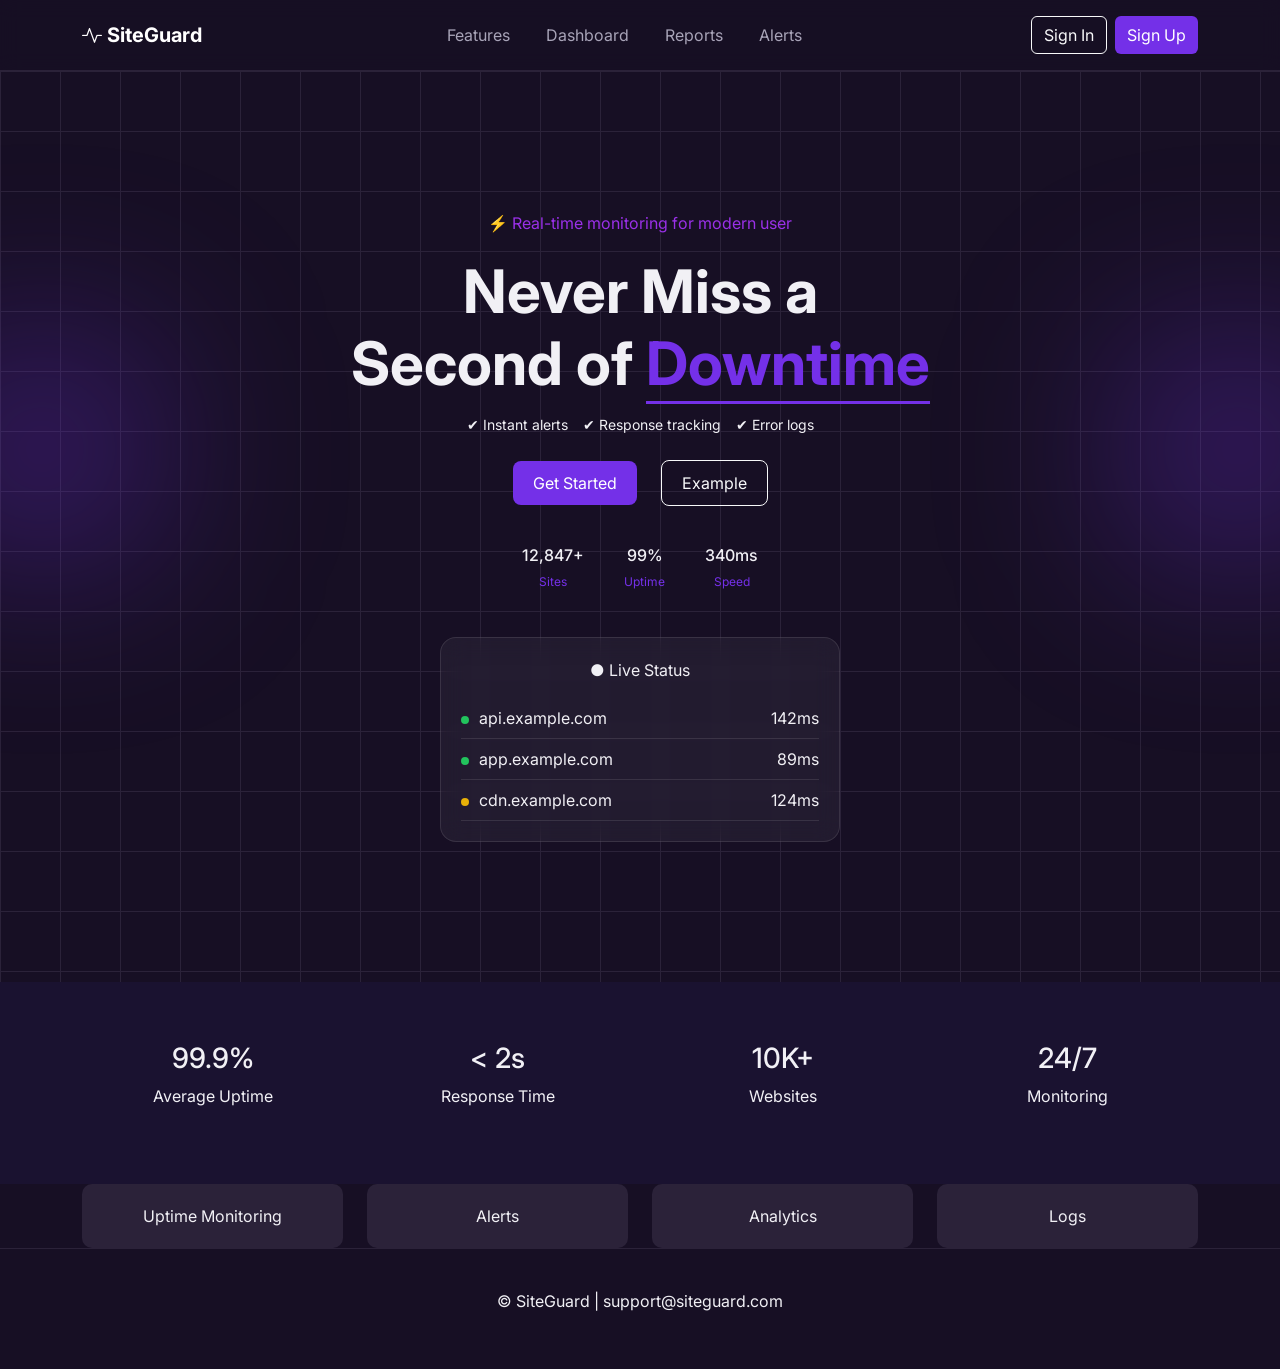
==== main/index.html @ 80ff38c0 "update project" ====
<!DOCTYPE html>
<html lang="en">
<head>

<meta charset="UTF-8">
<meta name="viewport" content="width=device-width, initial-scale=1">

<title>SiteGuard</title>

<link href="https://cdn.jsdelivr.net/npm/bootstrap@5.3.2/dist/css/bootstrap.min.css" rel="stylesheet">
<link rel="stylesheet" href="https://cdn.jsdelivr.net/npm/bootstrap-icons@1.11.1/font/bootstrap-icons.css">
<link href="https://fonts.googleapis.com/css2?family=Inter:wght@400;600;700&display=swap" rel="stylesheet">

<link rel="stylesheet" href="styles.css">

</head>

<body>
<nav class="navbar navbar-expand-lg navbar-dark custom-navbar">
<div class="container">

<!-- LOGO -->
<a class="navbar-brand fw-bold" href="#">
<i class="bi bi-activity"></i> SiteGuard
</a>

<!-- MOBILE TOGGLE -->
<button class="navbar-toggler" type="button" data-bs-toggle="collapse" data-bs-target="#navbarNav">
<span class="navbar-toggler-icon"></span>
</button>

<!-- NAV CONTENT -->
<div class="collapse navbar-collapse" id="navbarNav">

<!-- CENTER LINKS -->
<ul class="navbar-nav mx-auto">
<li class="nav-item">
<a class="nav-link" href="#">Features</a>
</li>
<li class="nav-item">
<a class="nav-link" href="#">Dashboard</a>
</li>
<li class="nav-item">
<a class="nav-link" href="#">Reports</a>
</li>
<li class="nav-item">
<a class="nav-link" href="#">Alerts</a>
</li>
</ul>

<!-- RIGHT BUTTONS -->
<div class="d-flex">
<button class="btn btn-outline-light me-2">Sign In</button>
<button class="btn btn-primary-custom">Sign Up</button>
</div>

</div>
</div>
</nav>

<!-- HERO -->
<section class="hero">
<div class="container text-center position-relative">

<div class="hero-badge">⚡ Real-time monitoring for modern user</div>

<h1 class="hero-title">
Never Miss a <br>
Second of <span class="highlight">Downtime</span>
</h1>

<div class="hero-points">
<span>✔ Instant alerts</span>
<span>✔ Response tracking</span>
<span>✔ Error logs</span>
</div>

<div class="hero-buttons">
<button class="btn btn-primary-custom">Get Started</button>
<button class="btn btn-outline-light">Example</button>
</div>

<!-- MINI STATS -->
<div class="hero-mini-stats">
<div><h6>12,847+</h6><p>Sites</p></div>
<div><h6>99%</h6><p>Uptime</p></div>
<div><h6>340ms</h6><p>Speed</p></div>
</div>

<!-- LIVE CARD -->
<div class="monitor-card">
<p class="live-title">● Live Status</p>

<div class="monitor-item up">
<div><span class="dot"></span> api.example.com</div>
<span>142ms</span>
</div>

<div class="monitor-item up">
<div><span class="dot"></span> app.example.com</div>
<span>89ms</span>
</div>

<div class="monitor-item warning">
<div><span class="dot"></span> cdn.example.com</div>
<span>124ms</span>
</div>

</div>

</div>
</section>

<!-- STATS -->
<section class="stats-highlight">
<div class="container text-center">
<div class="row">

<div class="col-6 col-md-3">
<h3>99.9%</h3><p>Average Uptime</p>
</div>

<div class="col-6 col-md-3">
<h3>&lt; 2s</h3><p>Response Time</p>
</div>

<div class="col-6 col-md-3">
<h3>10K+</h3><p>Websites</p>
</div>

<div class="col-6 col-md-3">
<h3>24/7</h3><p>Monitoring</p>
</div>

</div>
</div>
</section>

<!-- FEATURES (RESTORED) -->
<section class="features">
<div class="container">
<div class="row g-4">

<div class="col-md-3"><div class="feature-card">Uptime Monitoring</div></div>
<div class="col-md-3"><div class="feature-card">Alerts</div></div>
<div class="col-md-3"><div class="feature-card">Analytics</div></div>
<div class="col-md-3"><div class="feature-card">Logs</div></div>

</div>
</div>
</section>

<!-- FOOTER -->
<footer>
<div class="container text-center">
<p>© SiteGuard | support@siteguard.com</p>
</div>
</footer>

<script src="script.js"></script>

</body>
</html>
---- main/styles.css ----
body{
font-family:'Inter',sans-serif;
background:#170F24;
color:#F1F0F5;
}
/* NAVBAR */
.custom-navbar{
background:rgba(23,15,36,0.8);
backdrop-filter:blur(10px);
border-bottom:1px solid #2B2239;
padding:15px 0;
}

.nav-link{
color:#A8A4B8 !important;
margin:0 10px;
}

.nav-link:hover{
color:#fff !important;
}
/* HERO */
.hero{
padding:140px 0;
position:relative;
background-image:
linear-gradient(#2B2239 1px, transparent 1px),
linear-gradient(90deg,#2B2239 1px, transparent 1px);
background-size:60px 60px;
}

/* SIDE GLOW */
.hero::before,
.hero::after{
content:"";
position:absolute;
top:25%;
width:300px;
height:300px;
background:radial-gradient(circle, rgba(116,48,232,0.4), transparent);
filter:blur(80px);
}

.hero::before{ left:85%; }
.hero::after{ right :85%; }

/* TITLE */
.hero-title{
font-size:60px;
font-weight:700;
}

.highlight{
color:#7430E8;
position:relative;
}

.highlight::after{
content:"";
position:absolute;
left:0;
bottom:-5px;
width:100%;
height:3px;
background:#7430E8;
}

/* BADGE */
.hero-badge{
margin-bottom:20px;
color:#9A30E8;
}

/* POINTS */
.hero-points{
display:flex;
justify-content:center;
gap:15px;
font-size:14px;
margin:15px 0;
}

/* BUTTONS */
.hero-buttons button{
margin:10px;
padding:10px 20px;
border-radius:8px;
cursor:pointer;
}

.btn-primary-custom{
background:#7430E8;
color:white;
border:none;
}

.btn-primary-custom:hover{
background:#9A30E8;
}

/* MINI STATS */
.hero-mini-stats{
display:flex;
justify-content:center;
gap:40px;
margin:30px 0;
}

.hero-mini-stats p{
font-size:12px;
color:#7430E8;
}

/* GLASS CARD */
.monitor-card{
background:rgba(255,255,255,0.05);
backdrop-filter:blur(12px);
border:1px solid rgba(255,255,255,0.1);
padding:20px;
border-radius:16px;
max-width:400px;
margin:auto;
}

.monitor-item{
display:flex;
justify-content:space-between;
padding:8px 0;
border-bottom:1px solid rgba(255,255,255,0.1);
}

.dot{
height:8px;
width:8px;
border-radius:50%;
display:inline-block;
margin-right:6px;
}

.up .dot{background:#22C35D;}
.warning .dot{background:#E7B008;}

/* STATS */
.stats-highlight{
padding:60px 0;
background:#1a1230;
}

/* FEATURES */
.feature-card{
background:#2B2239;
padding:20px;
border-radius:10px;
text-align:center;
}

/* FOOTER */
footer{
padding:40px;
border-top:1px solid #2B2239;
text-align:center;
}
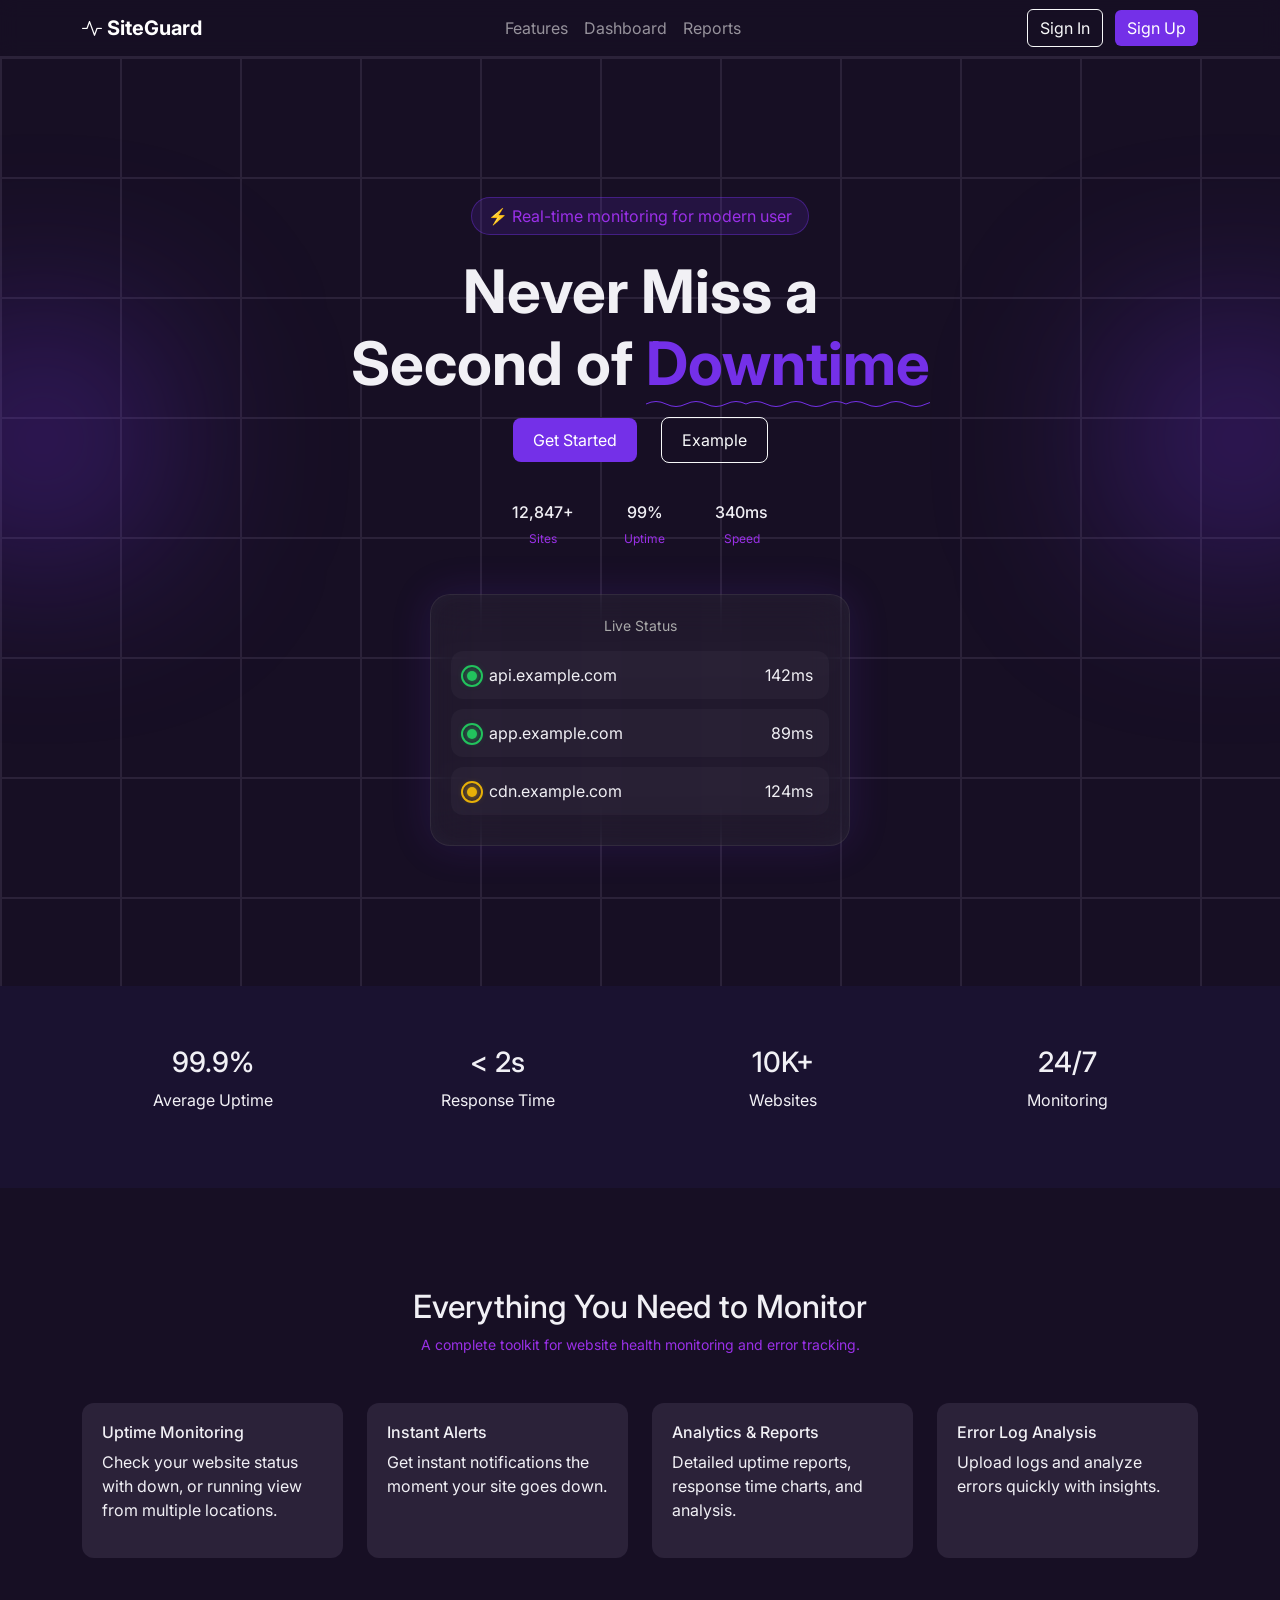
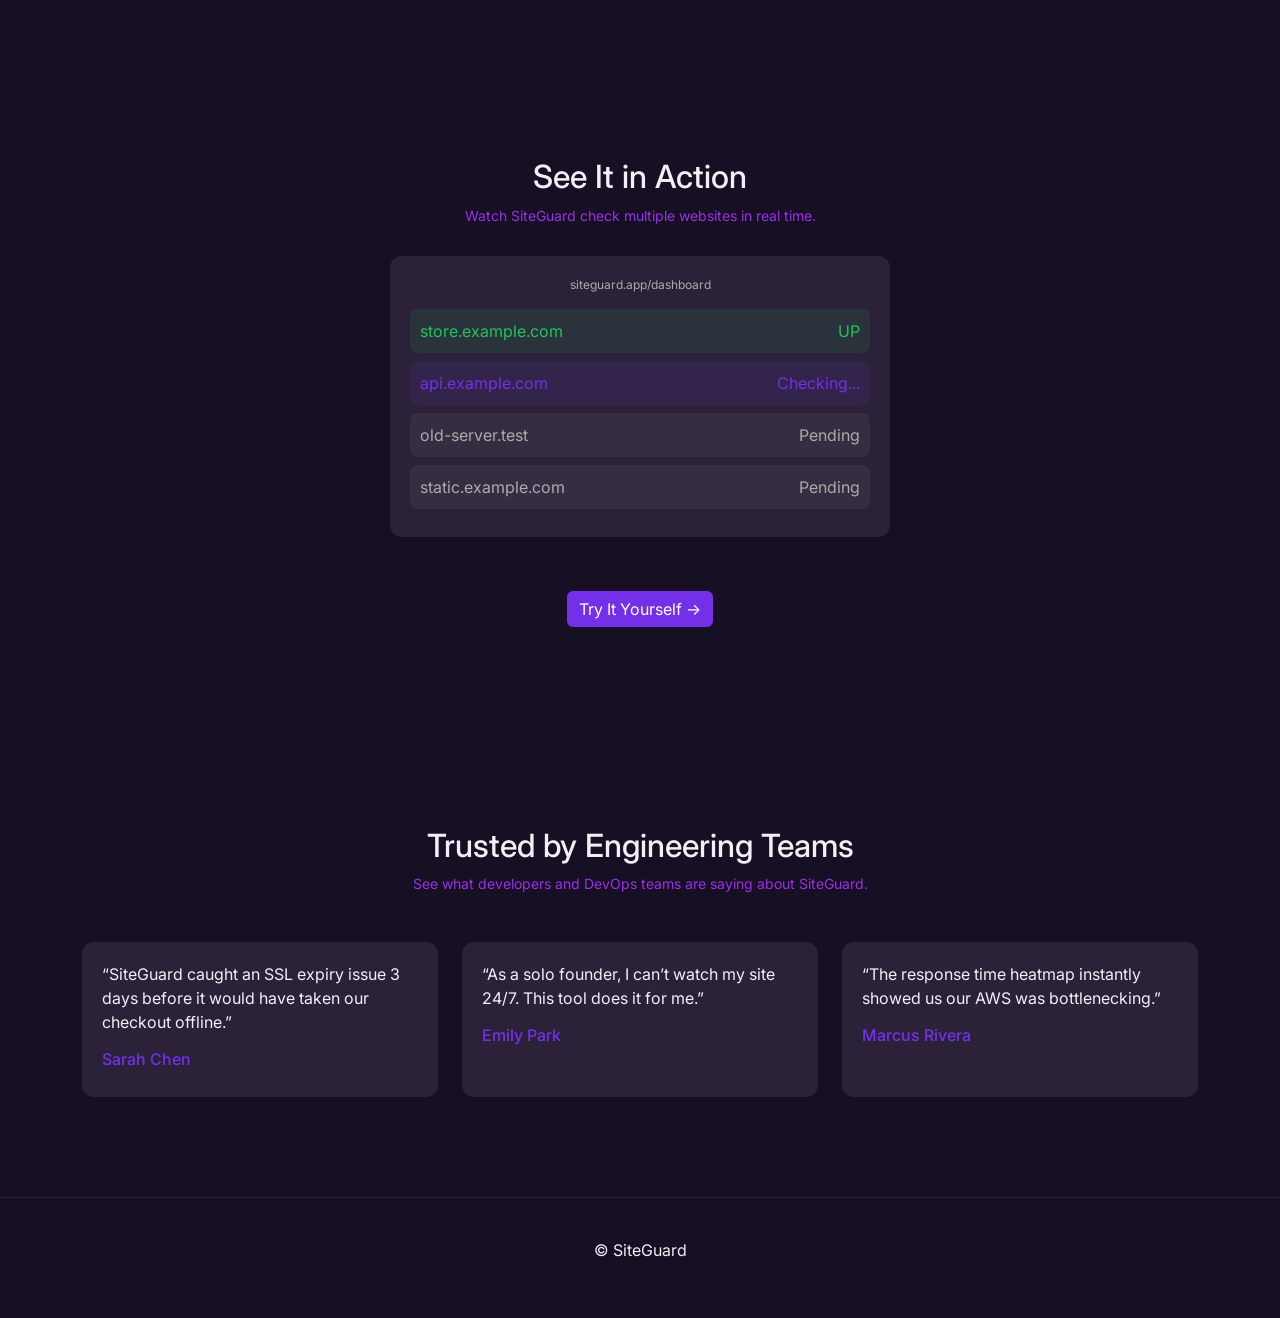
==== commit 7bc7407d: "refactor code" ====
--- a/main/index.html
+++ b/main/index.html
@@ -9,6 +9,7 @@
 
 <link href="https://cdn.jsdelivr.net/npm/bootstrap@5.3.2/dist/css/bootstrap.min.css" rel="stylesheet">
 <link rel="stylesheet" href="https://cdn.jsdelivr.net/npm/bootstrap-icons@1.11.1/font/bootstrap-icons.css">
+
 <link href="https://fonts.googleapis.com/css2?family=Inter:wght@400;600;700&display=swap" rel="stylesheet">
 
 <link rel="stylesheet" href="styles.css">
@@ -16,40 +17,28 @@
 </head>
 
 <body>
+
+<!-- ================= NAVBAR ================= -->
 <nav class="navbar navbar-expand-lg navbar-dark custom-navbar">
 <div class="container">
 
-<!-- LOGO -->
-<a class="navbar-brand fw-bold" href="#">
+<a class="navbar-brand fw-bold">
 <i class="bi bi-activity"></i> SiteGuard
 </a>
 
-<!-- MOBILE TOGGLE -->
-<button class="navbar-toggler" type="button" data-bs-toggle="collapse" data-bs-target="#navbarNav">
+<button class="navbar-toggler" data-bs-toggle="collapse" data-bs-target="#nav">
 <span class="navbar-toggler-icon"></span>
 </button>
 
-<!-- NAV CONTENT -->
-<div class="collapse navbar-collapse" id="navbarNav">
-
-<!-- CENTER LINKS -->
+<div class="collapse navbar-collapse" id="nav">
+
 <ul class="navbar-nav mx-auto">
-<li class="nav-item">
-<a class="nav-link" href="#">Features</a>
-</li>
-<li class="nav-item">
-<a class="nav-link" href="#">Dashboard</a>
-</li>
-<li class="nav-item">
-<a class="nav-link" href="#">Reports</a>
-</li>
-<li class="nav-item">
-<a class="nav-link" href="#">Alerts</a>
-</li>
+<li class="nav-item"><a class="nav-link" href="#">Features</a></li>
+<li class="nav-item"><a class="nav-link" href="#">Dashboard</a></li>
+<li class="nav-item"><a class="nav-link" href="#">Reports</a></li>
 </ul>
 
-<!-- RIGHT BUTTONS -->
-<div class="d-flex">
+<div>
 <button class="btn btn-outline-light me-2">Sign In</button>
 <button class="btn btn-primary-custom">Sign Up</button>
 </div>
@@ -58,23 +47,22 @@
 </div>
 </nav>
 
-<!-- HERO -->
+<!-- ================= HERO ================= -->
 <section class="hero">
-<div class="container text-center position-relative">
-
-<div class="hero-badge">⚡ Real-time monitoring for modern user</div>
-
+<div class="container text-center">
+
+<!-- BADGE -->
+<div class="hero-badge">
+⚡ Real-time monitoring for modern user
+</div>
+
+<!-- TITLE -->
 <h1 class="hero-title">
 Never Miss a <br>
 Second of <span class="highlight">Downtime</span>
 </h1>
 
-<div class="hero-points">
-<span>✔ Instant alerts</span>
-<span>✔ Response tracking</span>
-<span>✔ Error logs</span>
-</div>
-
+<!-- BUTTONS -->
 <div class="hero-buttons">
 <button class="btn btn-primary-custom">Get Started</button>
 <button class="btn btn-outline-light">Example</button>
@@ -87,9 +75,10 @@
 <div><h6>340ms</h6><p>Speed</p></div>
 </div>
 
-<!-- LIVE CARD -->
+<!-- LIVE STATUS -->
 <div class="monitor-card">
-<p class="live-title">● Live Status</p>
+
+<p class="live-title">Live Status</p>
 
 <div class="monitor-item up">
 <div><span class="dot"></span> api.example.com</div>
@@ -111,7 +100,7 @@
 </div>
 </section>
 
-<!-- STATS -->
+<!-- ================= STATS ================= -->
 <section class="stats-highlight">
 <div class="container text-center">
 <div class="row">
@@ -135,29 +124,130 @@
 </div>
 </div>
 </section>
-
-<!-- FEATURES (RESTORED) -->
-<section class="features">
+<!-- ================= FEATURES ================= -->
+<section class="features-section">
+<div class="container text-center">
+
+<h2>Everything You Need to Monitor</h2>
+<p class="section-subtitle">
+A complete toolkit for website health monitoring and error tracking.
+</p>
+
+<div class="row mt-5">
+
+<div class="col-md-3">
+<div class="feature-card">
+<h6>Uptime Monitoring</h6>
+<p>Check your website status with down, or running view from multiple locations.</p>
+</div>
+</div>
+
+<div class="col-md-3">
+<div class="feature-card">
+<h6>Instant Alerts</h6>
+<p>Get instant notifications the moment your site goes down.</p>
+</div>
+</div>
+
+<div class="col-md-3">
+<div class="feature-card">
+<h6>Analytics & Reports</h6>
+<p>Detailed uptime reports, response time charts, and analysis.</p>
+</div>
+</div>
+
+<div class="col-md-3">
+<div class="feature-card">
+<h6>Error Log Analysis</h6>
+<p>Upload logs and analyze errors quickly with insights.</p>
+</div>
+</div>
+
+</div>
+</div>
+</section>
+
+<!-- ================= LIVE DEMO ================= -->
+<section class="demo-section text-center">
 <div class="container">
-<div class="row g-4">
-
-<div class="col-md-3"><div class="feature-card">Uptime Monitoring</div></div>
-<div class="col-md-3"><div class="feature-card">Alerts</div></div>
-<div class="col-md-3"><div class="feature-card">Analytics</div></div>
-<div class="col-md-3"><div class="feature-card">Logs</div></div>
-
-</div>
-</div>
-</section>
-
-<!-- FOOTER -->
+
+<h2>See It in Action</h2>
+<p class="section-subtitle">Watch SiteGuard check multiple websites in real time.</p>
+
+<div class="demo-box">
+
+<div class="demo-header">siteguard.app/dashboard</div>
+
+<div class="demo-item up">
+<span>store.example.com</span>
+<span>UP</span>
+</div>
+
+<div class="demo-item checking">
+<span>api.example.com</span>
+<span>Checking...</span>
+</div>
+
+<div class="demo-item pending">
+<span>old-server.test</span>
+<span>Pending</span>
+</div>
+
+<div class="demo-item pending">
+<span>static.example.com</span>
+<span>Pending</span>
+</div>
+
+</div>
+
+<button class="btn btn-primary-custom mt-4">Try It Yourself →</button>
+
+</div>
+</section>
+
+<!-- ================= TESTIMONIALS ================= -->
+<section class="testimonial-section">
+<div class="container text-center">
+
+<h2>Trusted by Engineering Teams</h2>
+<p class="section-subtitle">
+See what developers and DevOps teams are saying about SiteGuard.
+</p>
+
+<div class="row mt-5">
+
+<div class="col-md-4">
+<div class="testimonial-card">
+<p>“SiteGuard caught an SSL expiry issue 3 days before it would have taken our checkout offline.”</p>
+<h6>Sarah Chen</h6>
+</div>
+</div>
+
+<div class="col-md-4">
+<div class="testimonial-card">
+<p>“As a solo founder, I can’t watch my site 24/7. This tool does it for me.”</p>
+<h6>Emily Park</h6>
+</div>
+</div>
+
+<div class="col-md-4">
+<div class="testimonial-card">
+<p>“The response time heatmap instantly showed us our AWS was bottlenecking.”</p>
+<h6>Marcus Rivera</h6>
+</div>
+</div>
+
+</div>
+
+</div>
+</section>
+
+<!-- ================= FOOTER ================= -->
 <footer>
-<div class="container text-center">
-<p>© SiteGuard | support@siteguard.com</p>
-</div>
+<p>© SiteGuard</p>
 </footer>
 
-<script src="script.js"></script>
+<script src="https://cdn.jsdelivr.net/npm/bootstrap@5.3.2/dist/js/bootstrap.bundle.min.js"></script>
 
 </body>
 </html>
--- a/main/styles.css
+++ b/main/styles.css
@@ -1,32 +1,28 @@
+/* ===== GLOBAL ===== */
 body{
 font-family:'Inter',sans-serif;
 background:#170F24;
 color:#F1F0F5;
 }
-/* NAVBAR */
+
+/* ===== NAVBAR ===== */
 .custom-navbar{
 background:rgba(23,15,36,0.8);
 backdrop-filter:blur(10px);
 border-bottom:1px solid #2B2239;
-padding:15px 0;
-}
-
-.nav-link{
-color:#A8A4B8 !important;
-margin:0 10px;
-}
-
-.nav-link:hover{
-color:#fff !important;
-}
-/* HERO */
+}
+
+/* ===== HERO ===== */
 .hero{
 padding:140px 0;
 position:relative;
+
+/* BIG GRID */
 background-image:
-linear-gradient(#2B2239 1px, transparent 1px),
-linear-gradient(90deg,#2B2239 1px, transparent 1px);
-background-size:60px 60px;
+linear-gradient(#2B2239 2px, transparent 2px),
+linear-gradient(90deg,#2B2239 2px, transparent 2px);
+
+background-size:120px 120px;
 }
 
 /* SIDE GLOW */
@@ -42,14 +38,26 @@
 }
 
 .hero::before{ left:85%; }
-.hero::after{ right :85%; }
-
-/* TITLE */
+.hero::after{ right:85%; }
+
+/* ===== BADGE ===== */
+.hero-badge{
+display:inline-block;
+padding:6px 16px;
+border-radius:50px;
+background:rgba(116,48,232,0.15);
+color:#9A30E8;
+border:1px solid rgba(116,48,232,0.4);
+margin-bottom:20px;
+}
+
+/* ===== TITLE ===== */
 .hero-title{
 font-size:60px;
 font-weight:700;
 }
 
+/* WAVY UNDERLINE */
 .highlight{
 color:#7430E8;
 position:relative;
@@ -59,33 +67,18 @@
 content:"";
 position:absolute;
 left:0;
-bottom:-5px;
+bottom:-10px;
 width:100%;
-height:3px;
-background:#7430E8;
-}
-
-/* BADGE */
-.hero-badge{
-margin-bottom:20px;
-color:#9A30E8;
-}
-
-/* POINTS */
-.hero-points{
-display:flex;
-justify-content:center;
-gap:15px;
-font-size:14px;
-margin:15px 0;
-}
-
-/* BUTTONS */
+height:10px;
+background:url("data:image/svg+xml,%3Csvg width='100' height='10' viewBox='0 0 100 10' xmlns='http://www.w3.org/2000/svg'%3E%3Cpath d='M0 5 Q 10 0 20 5 T 40 5 T 60 5 T 80 5 T 100 5' stroke='%237430E8' fill='transparent'/%3E%3C/svg%3E");
+background-size:100px 10px;
+}
+
+/* ===== BUTTONS ===== */
 .hero-buttons button{
 margin:10px;
 padding:10px 20px;
 border-radius:8px;
-cursor:pointer;
 }
 
 .btn-primary-custom{
@@ -94,69 +87,203 @@
 border:none;
 }
 
-.btn-primary-custom:hover{
-background:#9A30E8;
-}
-
-/* MINI STATS */
+/* ===== MINI STATS ===== */
 .hero-mini-stats{
 display:flex;
 justify-content:center;
-gap:40px;
+gap:50px;
 margin:30px 0;
 }
 
 .hero-mini-stats p{
 font-size:12px;
-color:#7430E8;
-}
-
-/* GLASS CARD */
+color:#9A30E8;
+}
+
+/* ===== PREMIUM LIVE CARD ===== */
 .monitor-card{
-background:rgba(255,255,255,0.05);
-backdrop-filter:blur(12px);
-border:1px solid rgba(255,255,255,0.1);
-padding:20px;
-border-radius:16px;
-max-width:400px;
+background:rgba(255,255,255,0.04);
+backdrop-filter:blur(20px);
+border-radius:20px;
+padding:20px;
+max-width:420px;
 margin:auto;
-}
-
+
+border:1px solid rgba(255,255,255,0.08);
+
+box-shadow:
+0 0 40px rgba(116,48,232,0.15),
+inset 0 0 20px rgba(255,255,255,0.03);
+}
+
+.live-title{
+font-size:14px;
+color:#aaa;
+margin-bottom:15px;
+}
+
+/* ROWS */
 .monitor-item{
 display:flex;
 justify-content:space-between;
-padding:8px 0;
-border-bottom:1px solid rgba(255,255,255,0.1);
-}
-
+align-items:center;
+padding:12px 16px;
+margin-bottom:10px;
+border-radius:12px;
+background:rgba(255,255,255,0.03);
+transition:0.3s;
+}
+
+.monitor-item:hover{
+transform:translateY(-3px);
+background:rgba(255,255,255,0.06);
+}
+
+/* DOT */
 .dot{
-height:8px;
-width:8px;
+height:10px;
+width:10px;
 border-radius:50%;
 display:inline-block;
-margin-right:6px;
-}
-
-.up .dot{background:#22C35D;}
-.warning .dot{background:#E7B008;}
-
-/* STATS */
+margin-right:8px;
+position:relative;
+}
+
+/* GREEN */
+.up .dot{
+background:#22C35D;
+box-shadow:0 0 10px #22C35D;
+}
+
+.up .dot::after{
+content:"";
+position:absolute;
+top:-6px;
+left:-6px;
+width:22px;
+height:22px;
+border-radius:50%;
+border:2px solid #22C35D;
+animation:pulse 1.5s infinite;
+}
+
+/* WARNING */
+.warning .dot{
+background:#E7B008;
+box-shadow:0 0 10px #E7B008;
+}
+
+.warning .dot::after{
+content:"";
+position:absolute;
+top:-6px;
+left:-6px;
+width:22px;
+height:22px;
+border-radius:50%;
+border:2px solid #E7B008;
+animation:pulse 1.5s infinite;
+}
+
+@keyframes pulse{
+0%{transform:scale(0.8);opacity:0.6;}
+70%{transform:scale(1.6);opacity:0;}
+100%{opacity:0;}
+}
+
+/* ===== STATS ===== */
 .stats-highlight{
 padding:60px 0;
 background:#1a1230;
 }
-
-/* FEATURES */
+/* ===== SECTION COMMON ===== */
+.section-subtitle{
+color:#9A30E8;
+font-size:14px;
+}
+
+/* ===== FEATURES ===== */
+.features-section{
+padding:100px 0;
+}
+
 .feature-card{
 background:#2B2239;
 padding:20px;
-border-radius:10px;
-text-align:center;
-}
-
-/* FOOTER */
+border-radius:12px;
+text-align:left;
+height:100%;
+transition:0.3s;
+}
+
+.feature-card:hover{
+transform:translateY(-5px);
+background:#32264A;
+}
+
+/* ===== DEMO ===== */
+.demo-section{
+padding:100px 0;
+}
+
+.demo-box{
+background:#2B2239;
+padding:20px;
+border-radius:12px;
+max-width:500px;
+margin:30px auto;
+}
+
+.demo-header{
+font-size:12px;
+color:#aaa;
+margin-bottom:15px;
+}
+
+.demo-item{
+display:flex;
+justify-content:space-between;
+padding:10px;
+border-radius:8px;
+margin-bottom:8px;
+}
+
+.demo-item.up{
+background:rgba(34,195,93,0.1);
+color:#22C35D;
+}
+
+.demo-item.checking{
+background:rgba(116,48,232,0.1);
+color:#7430E8;
+}
+
+.demo-item.pending{
+background:rgba(255,255,255,0.05);
+color:#aaa;
+}
+
+/* ===== TESTIMONIALS ===== */
+.testimonial-section{
+padding:100px 0;
+}
+
+.testimonial-card{
+background:#2B2239;
+padding:20px;
+border-radius:12px;
+text-align:left;
+height:100%;
+}
+
+.testimonial-card h6{
+margin-top:15px;
+color:#7430E8;
+}
+
+/* ===== FOOTER ===== */
 footer{
 padding:40px;
+text-align:center;
 border-top:1px solid #2B2239;
-text-align:center;
 }
